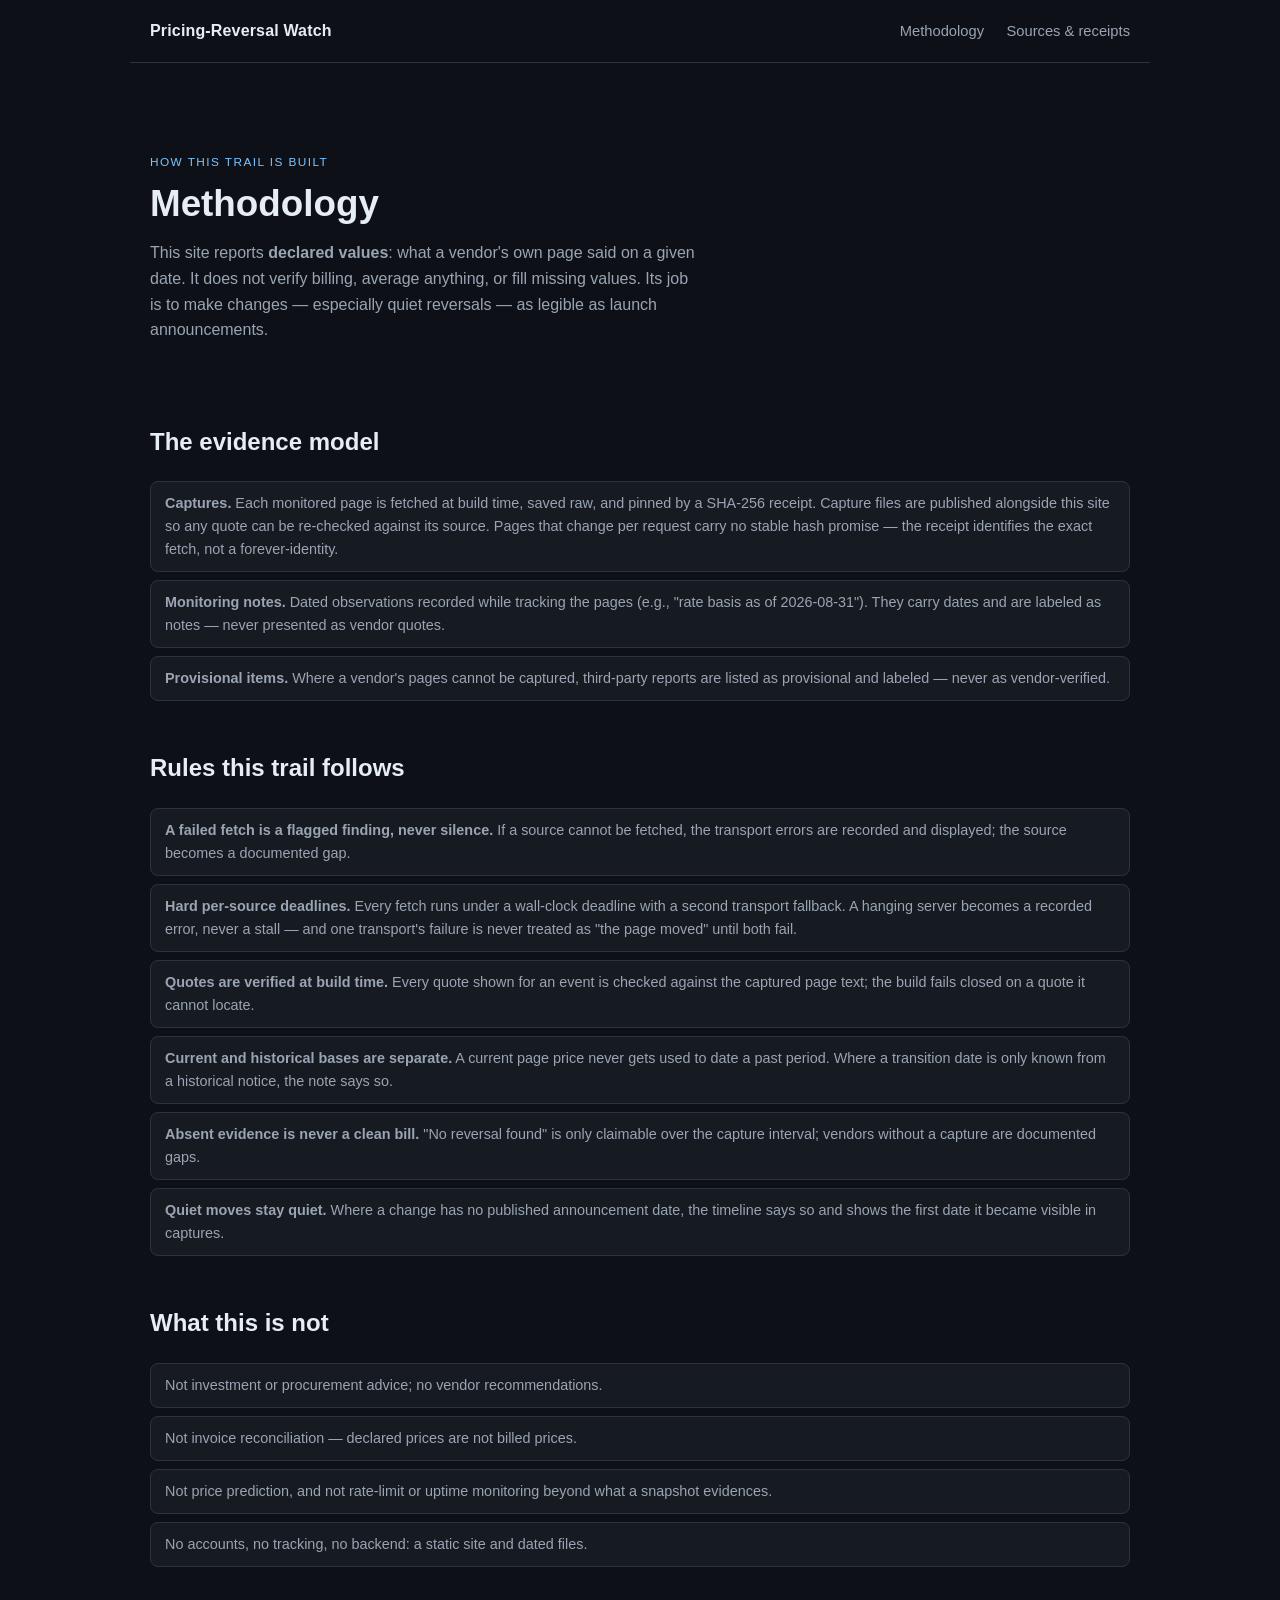
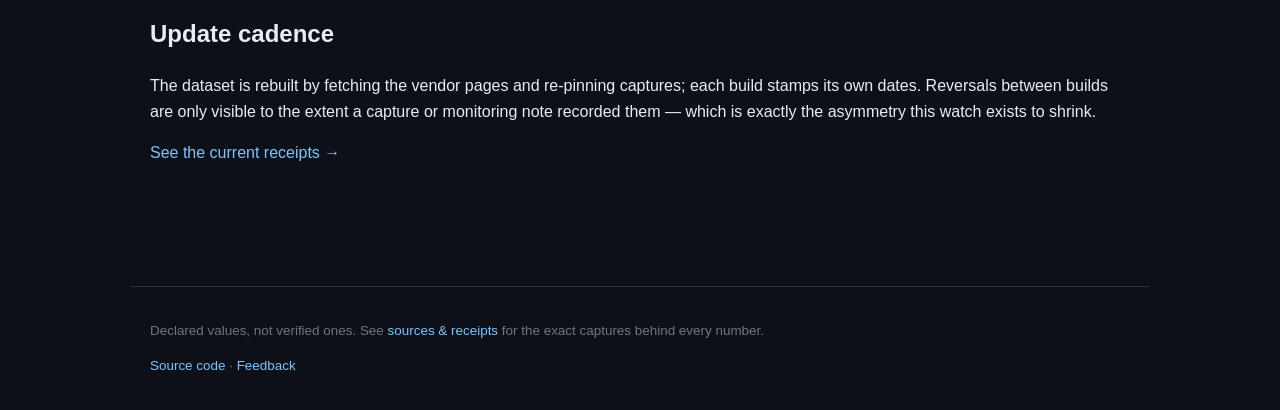
==== methodology.html @ a45b87b5 "deploy: Pricing-Reversal Watch" ====
<!doctype html>
<html lang="en">
<head>
  <meta charset="utf-8">
  <meta name="viewport" content="width=device-width,initial-scale=1">
  <title>Methodology — Pricing-Reversal Watch</title>
  <link rel="stylesheet" href="style.css">
</head>
<body data-page="methodology">
  <header class="site-header">
    <a class="brand" href="index.html">Pricing-Reversal Watch</a>
    <nav aria-label="Main navigation">
      <a href="methodology.html">Methodology</a>
      <a href="sources.html">Sources &amp; receipts</a>
    </nav>
  </header>

  <main>
    <section class="hero">
      <p class="eyebrow">How this trail is built</p>
      <h1>Methodology</h1>
      <p class="lede">
        This site reports <strong>declared values</strong>: what a vendor's own page said on a
        given date. It does not verify billing, average anything, or fill missing values. Its job
        is to make changes — especially quiet reversals — as legible as launch announcements.
      </p>
    </section>

    <section>
      <h2>The evidence model</h2>
      <ul class="plain-list notes">
        <li><strong>Captures.</strong> Each monitored page is fetched at build time, saved raw, and pinned by a SHA-256 receipt. Capture files are published alongside this site so any quote can be re-checked against its source. Pages that change per request carry no stable hash promise — the receipt identifies the exact fetch, not a forever-identity.</li>
        <li><strong>Monitoring notes.</strong> Dated observations recorded while tracking the pages (e.g., "rate basis as of 2026-08-31"). They carry dates and are labeled as notes — never presented as vendor quotes.</li>
        <li><strong>Provisional items.</strong> Where a vendor's pages cannot be captured, third-party reports are listed as provisional and labeled — never as vendor-verified.</li>
      </ul>
    </section>

    <section>
      <h2>Rules this trail follows</h2>
      <ul class="plain-list notes">
        <li><strong>A failed fetch is a flagged finding, never silence.</strong> If a source cannot be fetched, the transport errors are recorded and displayed; the source becomes a documented gap.</li>
        <li><strong>Hard per-source deadlines.</strong> Every fetch runs under a wall-clock deadline with a second transport fallback. A hanging server becomes a recorded error, never a stall — and one transport's failure is never treated as "the page moved" until both fail.</li>
        <li><strong>Quotes are verified at build time.</strong> Every quote shown for an event is checked against the captured page text; the build fails closed on a quote it cannot locate.</li>
        <li><strong>Current and historical bases are separate.</strong> A current page price never gets used to date a past period. Where a transition date is only known from a historical notice, the note says so.</li>
        <li><strong>Absent evidence is never a clean bill.</strong> "No reversal found" is only claimable over the capture interval; vendors without a capture are documented gaps.</li>
        <li><strong>Quiet moves stay quiet.</strong> Where a change has no published announcement date, the timeline says so and shows the first date it became visible in captures.</li>
      </ul>
    </section>

    <section>
      <h2>What this is not</h2>
      <ul class="plain-list notes">
        <li>Not investment or procurement advice; no vendor recommendations.</li>
        <li>Not invoice reconciliation — declared prices are not billed prices.</li>
        <li>Not price prediction, and not rate-limit or uptime monitoring beyond what a snapshot evidences.</li>
        <li>No accounts, no tracking, no backend: a static site and dated files.</li>
      </ul>
    </section>

    <section>
      <h2>Update cadence</h2>
      <p>
        The dataset is rebuilt by fetching the vendor pages and re-pinning captures; each build
        stamps its own dates. Reversals between builds are only visible to the extent a capture
        or monitoring note recorded them — which is exactly the asymmetry this watch exists to shrink.
      </p>
      <p><a href="sources.html">See the current receipts →</a></p>
    </section>
  </main>

  <footer class="site-footer">
    <p>Declared values, not verified ones. See <a href="sources.html">sources &amp; receipts</a> for the exact captures behind every number.</p>
    <p>
      <a href="https://github.com/GreatTombProductions/pricing-reversal-watch">Source code</a> ·
      <a href="https://github.com/GreatTombProductions/quest-board/issues/new?title=pricing-reversal-watch%3A%20%5Bbrief%20description%5D&amp;labels=feedback%2Cpricing-reversal-watch">Feedback</a>
    </p>
  </footer>
</body>
</html>
---- style.css ----
/* Pricing-Reversal Watch — static styles, no dependencies. */
:root {
  --bg: #0d1117;
  --bg-soft: #161b22;
  --panel: #1a212b;
  --border: #2d333d;
  --text: #e6edf3;
  --text-dim: #9aa4b2;
  --text-faint: #6e7781;
  --accent: #7cc4ff;
  --accent-soft: #1f3a52;
  --good: #7ee2a8;
  --warn: #ffd479;
  --bad: #ff9b9b;
  --mono: ui-monospace, SFMono-Regular, Menlo, Consolas, monospace;
}

* { box-sizing: border-box; }

body {
  margin: 0;
  background: var(--bg);
  color: var(--text);
  font: 16px/1.6 -apple-system, BlinkMacSystemFont, "Segoe UI", Roboto, Helvetica, Arial, sans-serif;
}

main { max-width: 1020px; margin: 0 auto; padding: 0 20px 64px; }

a { color: var(--accent); text-decoration: none; }
a:hover { text-decoration: underline; }

/* ------------------------------------------------------------------ header */

.site-header {
  display: flex; justify-content: space-between; align-items: center;
  max-width: 1020px; margin: 0 auto; padding: 18px 20px;
  border-bottom: 1px solid var(--border);
}
.brand { font-weight: 700; color: var(--text); letter-spacing: 0.01em; }
.site-header nav a { margin-left: 18px; color: var(--text-dim); font-size: 0.92rem; }
.site-header nav a:hover { color: var(--accent); }

/* -------------------------------------------------------------------- hero */

.hero { padding: 42px 0 10px; }
.eyebrow {
  text-transform: uppercase; letter-spacing: 0.12em; font-size: 0.74rem;
  color: var(--accent); margin: 0 0 10px;
}
.hero h1 { font-size: clamp(1.5rem, 3.4vw, 2.3rem); line-height: 1.22; margin: 0 0 14px; }
.lede { color: var(--text-dim); max-width: 62ch; margin: 0 0 22px; }

.strip {
  display: grid; grid-template-columns: repeat(auto-fit, minmax(150px, 1fr));
  gap: 1px; background: var(--border); border: 1px solid var(--border); border-radius: 10px;
  overflow: hidden;
}
.strip > div { background: var(--bg-soft); padding: 12px 16px; }
.strip span { display: block; font-size: 0.72rem; text-transform: uppercase; letter-spacing: 0.08em; color: var(--text-faint); }
.strip strong { font-size: 1.05rem; }
.callout-note { color: var(--text-faint); font-size: 0.86rem; margin-top: 12px; max-width: 76ch; }

/* ---------------------------------------------------------------- sections */

section { margin-top: 48px; }
.section-heading { display: flex; flex-wrap: wrap; justify-content: space-between; align-items: baseline; gap: 8px; margin-bottom: 16px; }
.section-heading h2 { margin: 0; font-size: 1.35rem; }
.section-heading p { margin: 0; color: var(--text-faint); font-size: 0.88rem; max-width: 58ch; }
.subhead { font-size: 1rem; margin: 26px 0 10px; }
.hint { color: var(--text-faint); font-weight: 400; font-size: 0.82rem; }
.vendor-links { overflow-wrap: anywhere; }

.status-chip {
  font-size: 0.68rem; text-transform: uppercase; letter-spacing: 0.08em;
  padding: 2px 8px; border-radius: 999px; vertical-align: middle;
}
.status-chip.captured { background: rgba(126, 226, 168, 0.12); color: var(--good); }
.status-chip.gap { background: rgba(255, 155, 155, 0.12); color: var(--bad); }

/* ------------------------------------------------------------------ events */

.timeline { display: grid; gap: 18px; }
.card {
  background: var(--panel); border: 1px solid var(--border); border-radius: 12px;
  padding: 20px 22px;
}
.event-head { display: flex; align-items: center; gap: 10px; margin-bottom: 6px; flex-wrap: wrap; }
.kind {
  font-size: 0.7rem; text-transform: uppercase; letter-spacing: 0.08em;
  padding: 3px 9px; border-radius: 999px; font-weight: 600;
}
.kind.cancel { background: rgba(255, 212, 121, 0.14); color: var(--warn); }
.kind.cut { background: rgba(126, 226, 168, 0.14); color: var(--good); }
.kind.up { background: rgba(255, 155, 155, 0.14); color: var(--bad); }
.kind.notice { background: rgba(124, 196, 255, 0.14); color: var(--accent); }
.kind.intro { background: rgba(154, 164, 178, 0.16); color: var(--text-dim); }
.status { font-size: 0.72rem; color: var(--text-faint); text-transform: uppercase; letter-spacing: 0.06em; }
.event-vendor { margin-left: auto; font-size: 0.78rem; color: var(--text-dim); text-transform: capitalize; }
.event h3 { margin: 4px 0 2px; font-size: 1.08rem; }
.event-dates { margin: 0 0 12px; color: var(--text-faint); font-size: 0.82rem; font-family: var(--mono); }

.values { display: grid; grid-template-columns: 1fr auto 1fr; gap: 10px; align-items: center; margin: 0 0 12px; }
.val { background: var(--bg-soft); border: 1px solid var(--border); border-radius: 8px; padding: 10px 12px; font-size: 0.88rem; }
.val span { display: block; font-size: 0.68rem; text-transform: uppercase; letter-spacing: 0.08em; color: var(--text-faint); margin-bottom: 2px; }
.val.new strong { color: var(--text); }
.arrow { color: var(--text-faint); }

.event-summary { color: var(--text-dim); margin: 0 0 12px; }
.event-note { color: var(--text-faint); font-size: 0.85rem; border-left: 2px solid var(--border); padding-left: 10px; margin: 10px 0 0; }

.evidence { margin: 10px 0 0; }
.quote {
  margin: 0; padding: 10px 14px; border-left: 3px solid var(--accent);
  background: rgba(124, 196, 255, 0.05); border-radius: 0 8px 8px 0;
  color: var(--text); font-size: 0.92rem;
}
.evidence-meta { color: var(--text-faint); font-size: 0.78rem; margin: 4px 0 0; font-family: var(--mono); overflow-wrap: anywhere; }
.evidence.tracking .tracking-text { color: var(--text-dim); font-size: 0.88rem; margin: 2px 0 0; }

.featured-callout { border: 1px solid var(--border); border-radius: 10px; padding: 4px 14px 12px; background: var(--bg-soft); margin-bottom: 6px; }

/* ------------------------------------------------------------------ tables */

.table-wrap { overflow-x: auto; border: 1px solid var(--border); border-radius: 10px; }
table { width: 100%; border-collapse: collapse; font-size: 0.88rem; min-width: 560px; }
th, td { text-align: left; padding: 9px 12px; border-bottom: 1px solid var(--border); }
th { color: var(--text-faint); font-size: 0.72rem; text-transform: uppercase; letter-spacing: 0.07em; background: var(--bg-soft); }
tr:last-child td { border-bottom: 0; }
td.num { font-family: var(--mono); }
td.flag { color: var(--text-faint); font-size: 0.8rem; }
tr.retired td { color: var(--text-faint); }
tr.peak td { background: rgba(255, 212, 121, 0.04); }
td.mono { font-family: var(--mono); }

.plain-list { list-style: none; margin: 0; padding: 0; display: grid; gap: 8px; }
.plain-list li { background: var(--bg-soft); border: 1px solid var(--border); border-radius: 8px; padding: 10px 14px; font-size: 0.9rem; }
.plain-list.mono li { font-family: var(--mono); font-size: 0.8rem; }
.notes li { color: var(--text-dim); }

.quote-inline { color: var(--text-dim); font-size: 0.88rem; margin: 12px 2px; }

.changelog { margin: 0; padding-left: 22px; display: grid; gap: 10px; }
.changelog .log-head { margin: 0; font-size: 0.88rem; }
.changelog .log-body { margin: 4px 0 0; color: var(--text-dim); font-size: 0.84rem; }

.gap .gap-reason { color: var(--text-dim); }
details summary { cursor: pointer; color: var(--text-faint); font-size: 0.84rem; margin: 10px 0; }

.site-footer { max-width: 1020px; margin: 40px auto 0; padding: 20px; border-top: 1px solid var(--border); color: var(--text-faint); font-size: 0.84rem; }
.load-error { color: var(--bad); padding: 20px; }

@media (max-width: 620px) {
  .values { grid-template-columns: 1fr; }
  .arrow { display: none; }
  .site-header { flex-direction: column; align-items: flex-start; gap: 8px; }
  .site-header nav a { margin-left: 0; margin-right: 16px; }
}
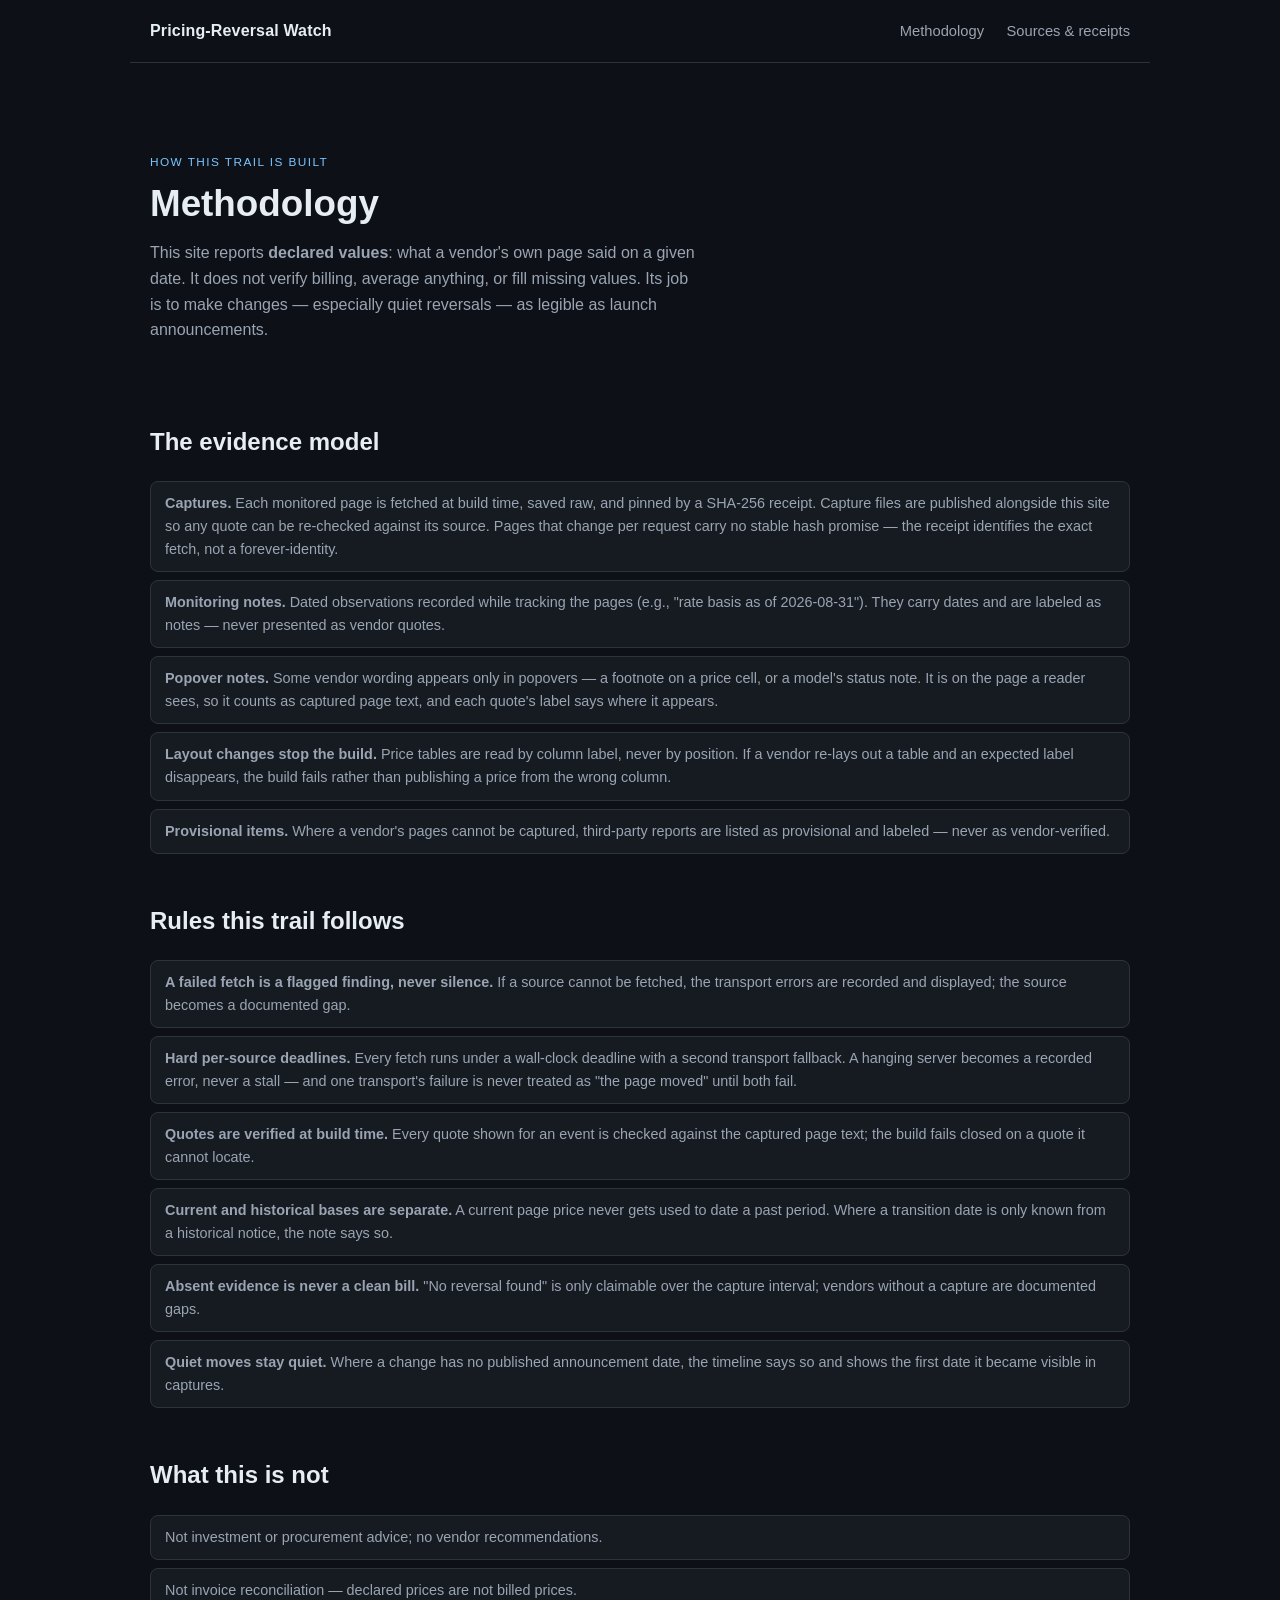
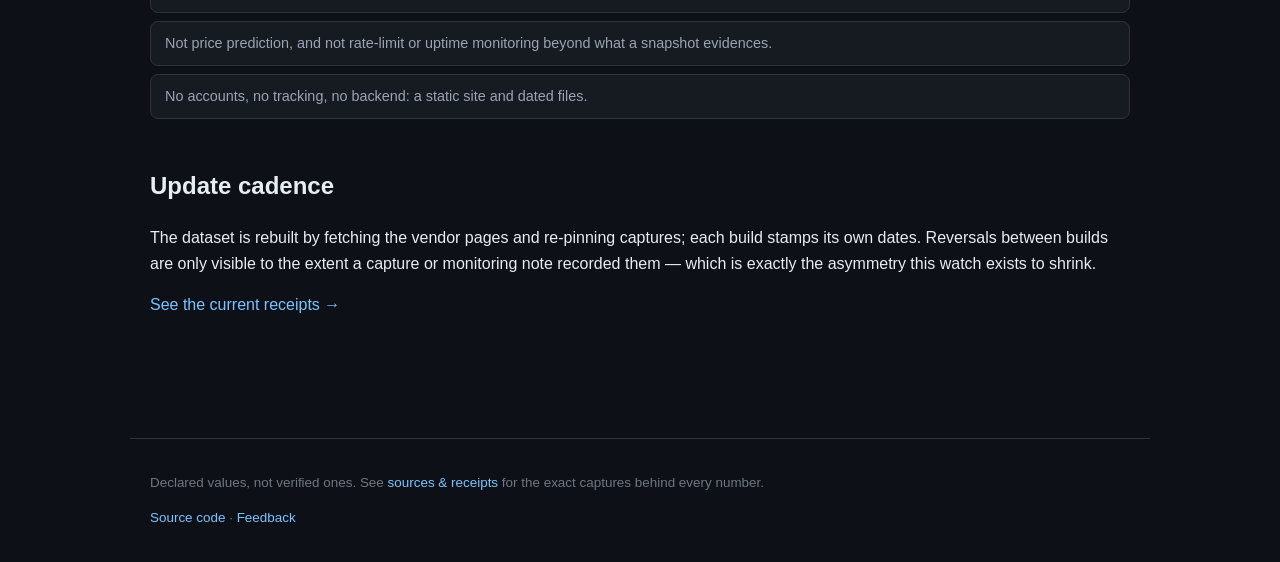
==== commit 7c29692a: "refresh: re-pinned captures, label-mapped parser, Opus 5.5 and schedule-change events" ====
--- a/methodology.html
+++ b/methodology.html
@@ -31,6 +31,8 @@
       <ul class="plain-list notes">
         <li><strong>Captures.</strong> Each monitored page is fetched at build time, saved raw, and pinned by a SHA-256 receipt. Capture files are published alongside this site so any quote can be re-checked against its source. Pages that change per request carry no stable hash promise — the receipt identifies the exact fetch, not a forever-identity.</li>
         <li><strong>Monitoring notes.</strong> Dated observations recorded while tracking the pages (e.g., "rate basis as of 2026-08-31"). They carry dates and are labeled as notes — never presented as vendor quotes.</li>
+        <li><strong>Popover notes.</strong> Some vendor wording appears only in popovers — a footnote on a price cell, or a model's status note. It is on the page a reader sees, so it counts as captured page text, and each quote's label says where it appears.</li>
+        <li><strong>Layout changes stop the build.</strong> Price tables are read by column label, never by position. If a vendor re-lays out a table and an expected label disappears, the build fails rather than publishing a price from the wrong column.</li>
         <li><strong>Provisional items.</strong> Where a vendor's pages cannot be captured, third-party reports are listed as provisional and labeled — never as vendor-verified.</li>
       </ul>
     </section>
--- a/style.css
+++ b/style.css
@@ -148,6 +148,7 @@
 
 .site-footer { max-width: 1020px; margin: 40px auto 0; padding: 20px; border-top: 1px solid var(--border); color: var(--text-faint); font-size: 0.84rem; }
 .load-error { color: var(--bad); padding: 20px; }
+.mono-hint { font-family: var(--mono); }
 
 @media (max-width: 620px) {
   .values { grid-template-columns: 1fr; }
